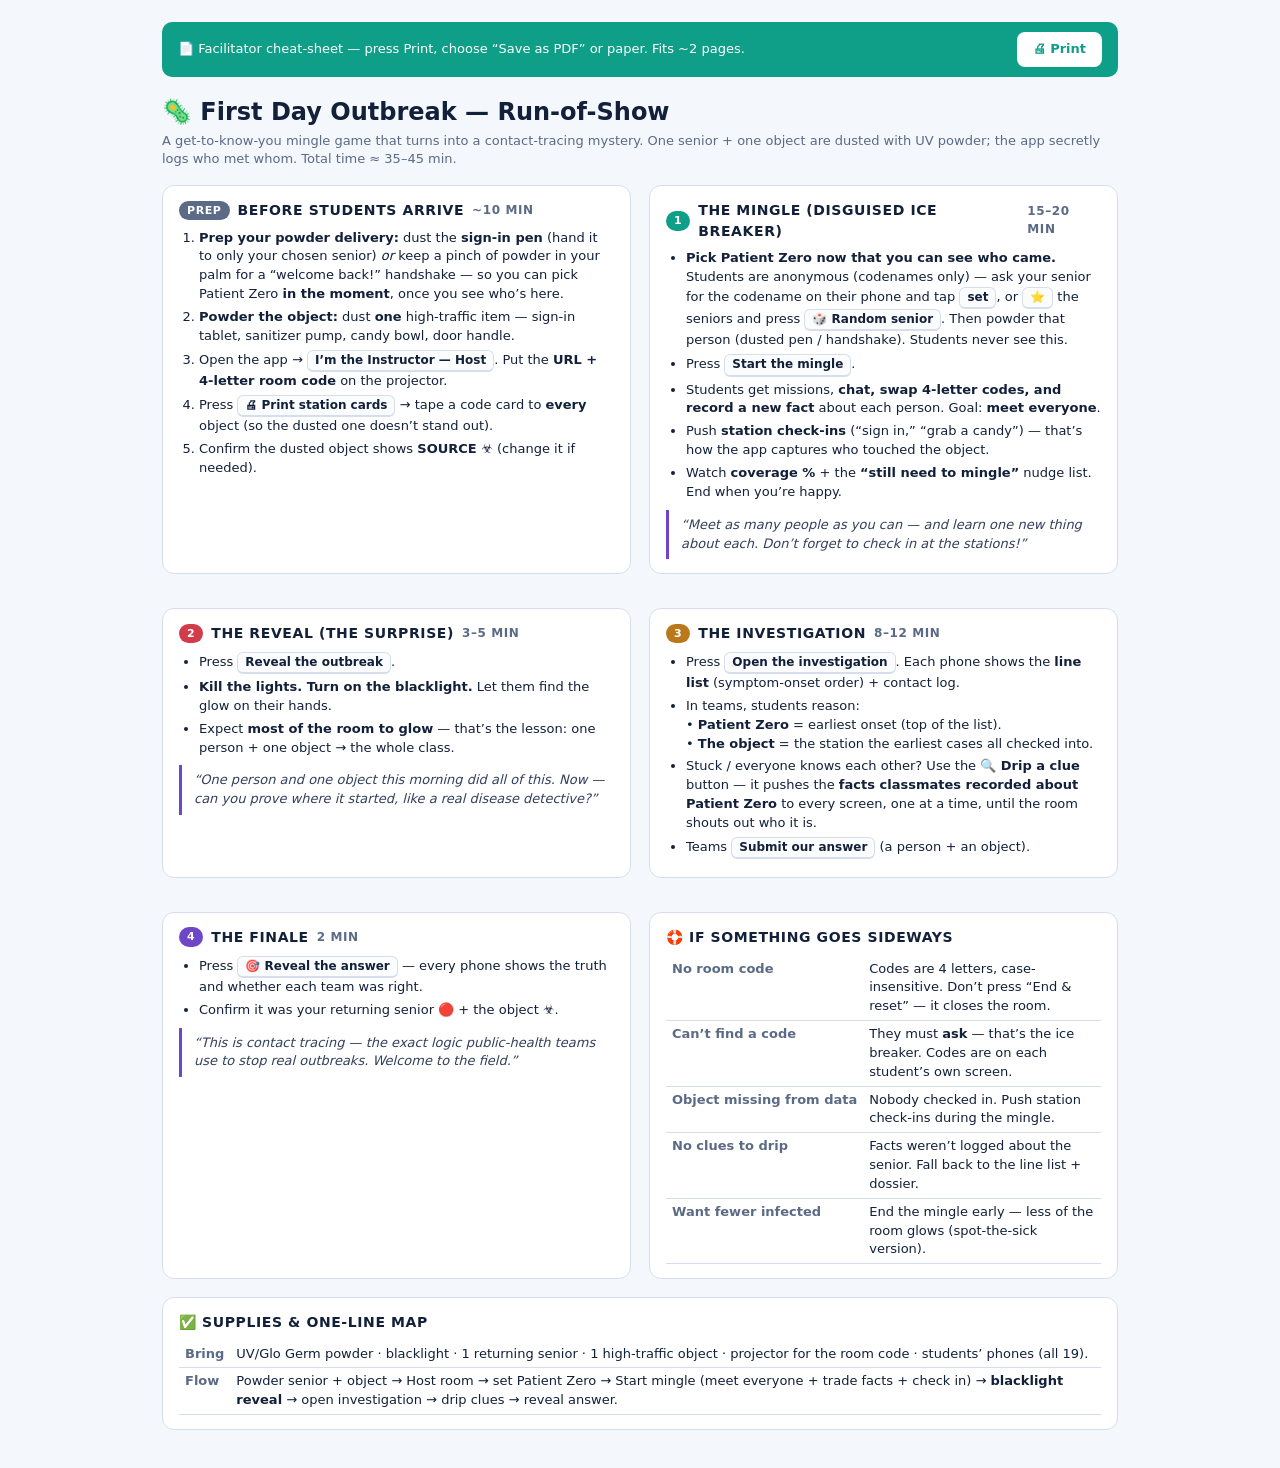
==== cheatsheet.html @ 5c302711 "First Day Outbreak — anonymous ice-breaker + contact-tracing game Co-Authored-By: Claude Opus 4.8 (1" ====
<!doctype html>
<html lang="en">
<head>
<meta charset="utf-8" />
<meta name="viewport" content="width=device-width, initial-scale=1" />
<title>First Day Outbreak — Facilitator Run-of-Show</title>
<style>
  :root { --ink:#12203a; --muted:#5b6b86; --line:#d6deec; --teal:#0f9e88; --red:#d23b4a; --amber:#b9791a; --violet:#6d47c7; --bg:#f4f7fc; }
  * { box-sizing: border-box; }
  body { margin:0; background:var(--bg); color:var(--ink); font-family:"Segoe UI",system-ui,-apple-system,Roboto,Arial,sans-serif; font-size:13px; line-height:1.45; }
  .sheet { max-width:1000px; margin:0 auto; padding:22px; }
  .print-hint { background:var(--teal); color:#fff; padding:10px 16px; border-radius:10px; display:flex; justify-content:space-between; align-items:center; margin-bottom:18px; }
  .print-hint button { font:inherit; font-weight:800; border:0; background:#fff; color:var(--teal); padding:8px 16px; border-radius:8px; cursor:pointer; }
  h1 { font-size:24px; margin:0 0 2px; }
  .tag { color:var(--muted); font-size:13px; margin:0 0 16px; }
  .cols { display:grid; grid-template-columns:1fr 1fr; gap:18px; }
  .box { border:1px solid var(--line); border-radius:12px; padding:14px 16px; background:#fff; break-inside:avoid; margin-bottom:16px; }
  .box h2 { font-size:14px; margin:0 0 8px; display:flex; align-items:center; gap:8px; text-transform:uppercase; letter-spacing:0.6px; }
  .pill { font-size:11px; font-weight:800; padding:2px 8px; border-radius:999px; color:#fff; }
  .p-prep{background:var(--muted)} .p-1{background:var(--teal)} .p-2{background:var(--red)} .p-3{background:var(--amber)} .p-4{background:var(--violet)}
  ol,ul { margin:6px 0 0; padding-left:20px; } li { margin:4px 0; }
  .k { display:inline-block; border:1px solid var(--line); border-bottom-width:2px; border-radius:6px; padding:1px 7px; font-weight:700; background:#fbfcfe; font-size:12px; }
  .time { float:right; color:var(--muted); font-weight:700; font-size:12px; }
  .say { border-left:3px solid var(--violet); padding:6px 0 6px 12px; color:#33415c; font-style:italic; margin-top:8px; }
  table { width:100%; border-collapse:collapse; margin-top:6px; }
  td { padding:4px 6px; border-bottom:1px solid var(--line); vertical-align:top; }
  td:first-child { font-weight:700; white-space:nowrap; color:var(--muted); }
  .full { grid-column:1 / -1; }
  @media print {
    body { background:#fff; font-size:11.5px; }
    .print-hint { display:none; }
    .sheet { padding:0; max-width:100%; }
    .box { break-inside:avoid; }
    @page { margin:12mm; }
  }
</style>
</head>
<body>
<div class="sheet">
  <div class="print-hint">
    <span>📄 Facilitator cheat-sheet — press Print, choose “Save as PDF” or paper. Fits ~2 pages.</span>
    <button onclick="window.print()">🖨 Print</button>
  </div>

  <h1>🦠 First Day Outbreak — Run-of-Show</h1>
  <p class="tag">A get-to-know-you mingle game that turns into a contact-tracing mystery. One senior + one object are dusted with UV powder; the app secretly logs who met whom. Total time ≈ 35–45 min.</p>

  <div class="cols">

    <div class="box">
      <h2><span class="pill p-prep">Prep</span> Before students arrive <span class="time">~10 min</span></h2>
      <ol>
        <li><b>Prep your powder delivery:</b> dust the <b>sign-in pen</b> (hand it to only your chosen senior) <i>or</i> keep a pinch of powder in your palm for a “welcome back!” handshake — so you can pick Patient Zero <b>in the moment</b>, once you see who’s here.</li>
        <li><b>Powder the object:</b> dust <b>one</b> high-traffic item — sign-in tablet, sanitizer pump, candy bowl, door handle.</li>
        <li>Open the app → <span class="k">I’m the Instructor — Host</span>. Put the <b>URL + 4-letter room code</b> on the projector.</li>
        <li>Press <span class="k">🖨 Print station cards</span> → tape a code card to <b>every</b> object (so the dusted one doesn’t stand out).</li>
        <li>Confirm the dusted object shows <b>SOURCE ☣️</b> (change it if needed).</li>
      </ol>
    </div>

    <div class="box">
      <h2><span class="pill p-1">1</span> The mingle (disguised ice breaker) <span class="time">15–20 min</span></h2>
      <ul>
        <li><b>Pick Patient Zero now that you can see who came.</b> Students are anonymous (codenames only) — ask your senior for the codename on their phone and tap <span class="k">set</span>, or <span class="k">⭐</span> the seniors and press <span class="k">🎲 Random senior</span>. Then powder that person (dusted pen / handshake). Students never see this.</li>
        <li>Press <span class="k">Start the mingle</span>.</li>
        <li>Students get missions, <b>chat, swap 4-letter codes, and record a new fact</b> about each person. Goal: <b>meet everyone</b>.</li>
        <li>Push <b>station check-ins</b> (“sign in,” “grab a candy”) — that’s how the app captures who touched the object.</li>
        <li>Watch <b>coverage %</b> + the <b>“still need to mingle”</b> nudge list. End when you’re happy.</li>
      </ul>
      <div class="say">“Meet as many people as you can — and learn one new thing about each. Don’t forget to check in at the stations!”</div>
    </div>

    <div class="box">
      <h2><span class="pill p-2">2</span> The reveal (the surprise) <span class="time">3–5 min</span></h2>
      <ul>
        <li>Press <span class="k">Reveal the outbreak</span>.</li>
        <li><b>Kill the lights. Turn on the blacklight.</b> Let them find the glow on their hands.</li>
        <li>Expect <b>most of the room to glow</b> — that’s the lesson: one person + one object → the whole class.</li>
      </ul>
      <div class="say">“One person and one object this morning did all of this. Now — can you prove where it started, like a real disease detective?”</div>
    </div>

    <div class="box">
      <h2><span class="pill p-3">3</span> The investigation <span class="time">8–12 min</span></h2>
      <ul>
        <li>Press <span class="k">Open the investigation</span>. Each phone shows the <b>line list</b> (symptom-onset order) + contact log.</li>
        <li>In teams, students reason:
          <br>• <b>Patient Zero</b> = earliest onset (top of the list).
          <br>• <b>The object</b> = the station the earliest cases all checked into.</li>
        <li>Stuck / everyone knows each other? Use the <b>🔍 Drip a clue</b> button — it pushes the <b>facts classmates recorded about Patient Zero</b> to every screen, one at a time, until the room shouts out who it is.</li>
        <li>Teams <span class="k">Submit our answer</span> (a person + an object).</li>
      </ul>
    </div>

    <div class="box">
      <h2><span class="pill p-4">4</span> The finale <span class="time">2 min</span></h2>
      <ul>
        <li>Press <span class="k">🎯 Reveal the answer</span> — every phone shows the truth and whether each team was right.</li>
        <li>Confirm it was your returning senior 🔴 + the object ☣️.</li>
      </ul>
      <div class="say">“This is contact tracing — the exact logic public-health teams use to stop real outbreaks. Welcome to the field.”</div>
    </div>

    <div class="box">
      <h2>🛟 If something goes sideways</h2>
      <table>
        <tr><td>No room code</td><td>Codes are 4 letters, case-insensitive. Don’t press “End &amp; reset” — it closes the room.</td></tr>
        <tr><td>Can’t find a code</td><td>They must <b>ask</b> — that’s the ice breaker. Codes are on each student’s own screen.</td></tr>
        <tr><td>Object missing from data</td><td>Nobody checked in. Push station check-ins during the mingle.</td></tr>
        <tr><td>No clues to drip</td><td>Facts weren’t logged about the senior. Fall back to the line list + dossier.</td></tr>
        <tr><td>Want fewer infected</td><td>End the mingle early — less of the room glows (spot-the-sick version).</td></tr>
      </table>
    </div>

  </div>

  <div class="box full" style="margin-top:2px">
    <h2>✅ Supplies &amp; one-line map</h2>
    <table>
      <tr><td>Bring</td><td>UV/Glo Germ powder · blacklight · 1 returning senior · 1 high-traffic object · projector for the room code · students’ phones (all 19).</td></tr>
      <tr><td>Flow</td><td>Powder senior + object → Host room → set Patient Zero → Start mingle (meet everyone + trade facts + check in) → <b>blacklight reveal</b> → open investigation → drip clues → reveal answer.</td></tr>
    </table>
  </div>
</div>
</body>
</html>
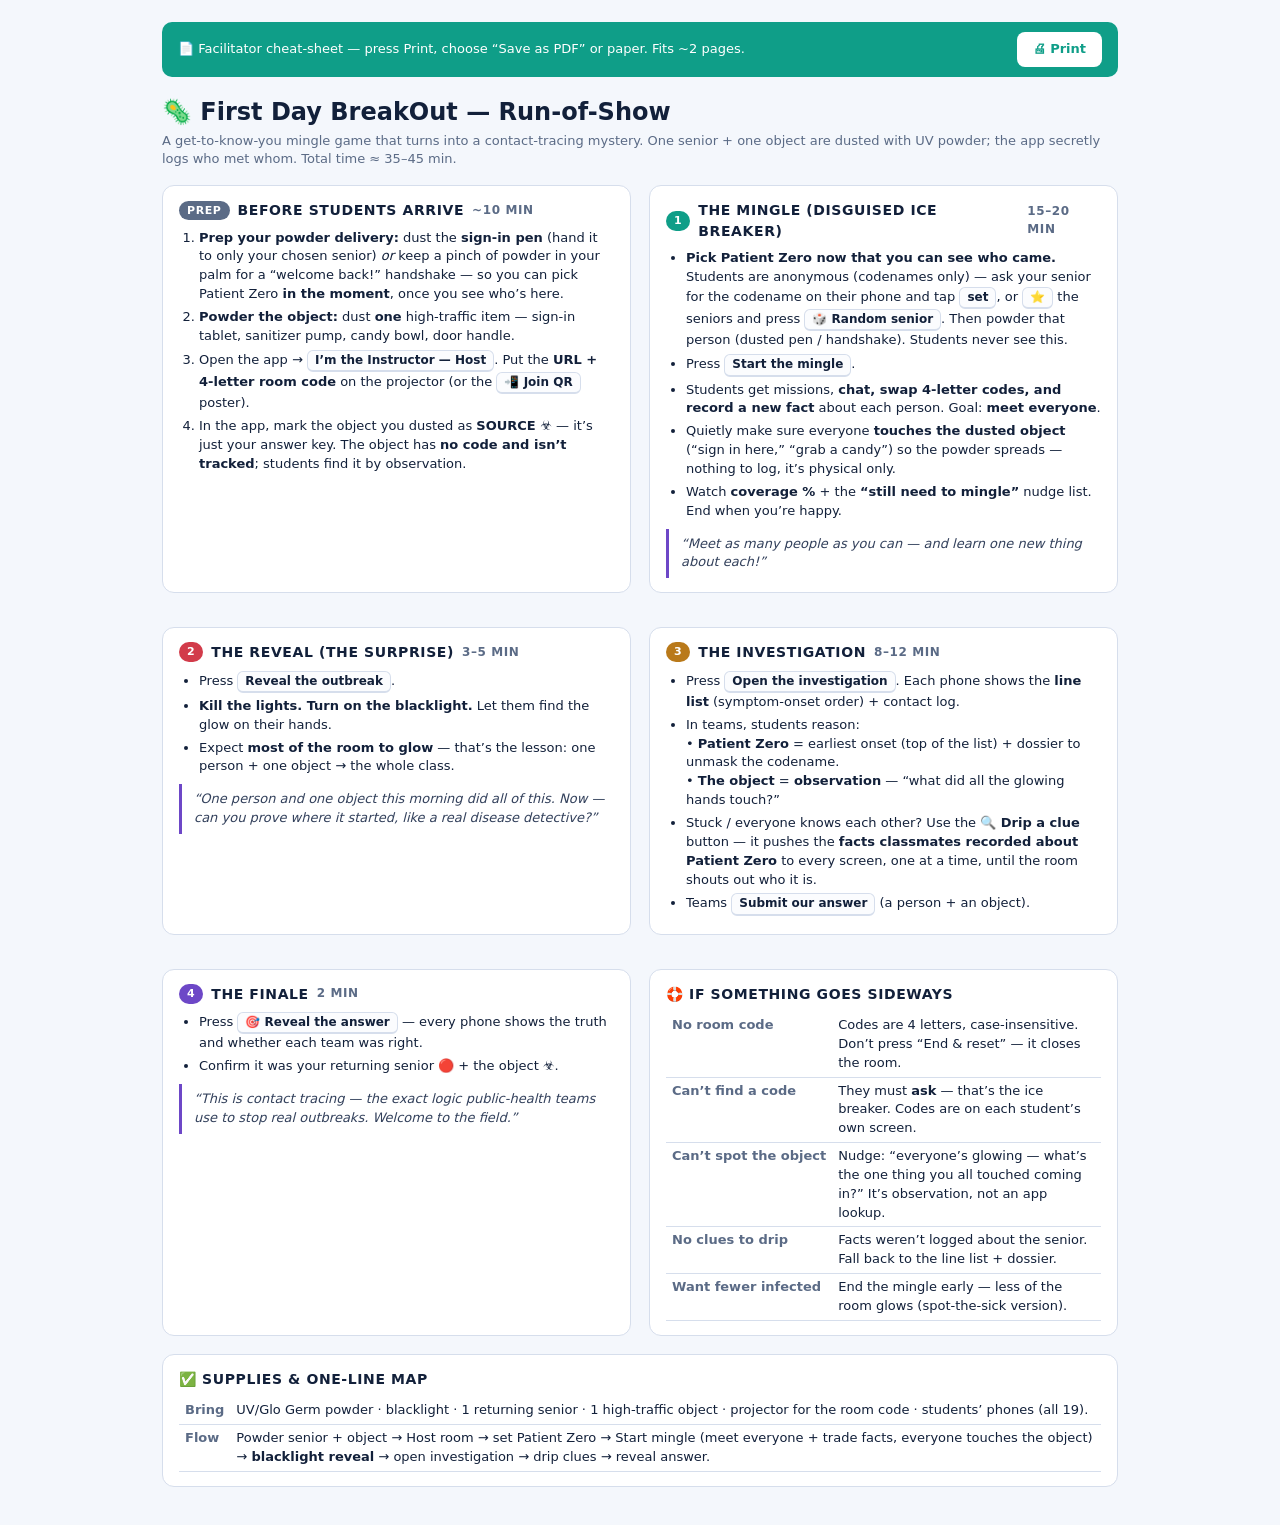
==== commit 36a0a611: "Rename to First Day BreakOut; object is observation-only; add QR poster; fix stale-cache via self-de" ====
--- a/cheatsheet.html
+++ b/cheatsheet.html
@@ -3,7 +3,7 @@
 <head>
 <meta charset="utf-8" />
 <meta name="viewport" content="width=device-width, initial-scale=1" />
-<title>First Day Outbreak — Facilitator Run-of-Show</title>
+<title>First Day BreakOut — Facilitator Run-of-Show</title>
 <style>
   :root { --ink:#12203a; --muted:#5b6b86; --line:#d6deec; --teal:#0f9e88; --red:#d23b4a; --amber:#b9791a; --violet:#6d47c7; --bg:#f4f7fc; }
   * { box-sizing: border-box; }
@@ -42,7 +42,7 @@
     <button onclick="window.print()">🖨 Print</button>
   </div>
 
-  <h1>🦠 First Day Outbreak — Run-of-Show</h1>
+  <h1>🦠 First Day BreakOut — Run-of-Show</h1>
   <p class="tag">A get-to-know-you mingle game that turns into a contact-tracing mystery. One senior + one object are dusted with UV powder; the app secretly logs who met whom. Total time ≈ 35–45 min.</p>
 
   <div class="cols">
@@ -52,9 +52,8 @@
       <ol>
         <li><b>Prep your powder delivery:</b> dust the <b>sign-in pen</b> (hand it to only your chosen senior) <i>or</i> keep a pinch of powder in your palm for a “welcome back!” handshake — so you can pick Patient Zero <b>in the moment</b>, once you see who’s here.</li>
         <li><b>Powder the object:</b> dust <b>one</b> high-traffic item — sign-in tablet, sanitizer pump, candy bowl, door handle.</li>
-        <li>Open the app → <span class="k">I’m the Instructor — Host</span>. Put the <b>URL + 4-letter room code</b> on the projector.</li>
-        <li>Press <span class="k">🖨 Print station cards</span> → tape a code card to <b>every</b> object (so the dusted one doesn’t stand out).</li>
-        <li>Confirm the dusted object shows <b>SOURCE ☣️</b> (change it if needed).</li>
+        <li>Open the app → <span class="k">I’m the Instructor — Host</span>. Put the <b>URL + 4-letter room code</b> on the projector (or the <span class="k">📲 Join QR</span> poster).</li>
+        <li>In the app, mark the object you dusted as <b>SOURCE ☣️</b> — it’s just your answer key. The object has <b>no code and isn’t tracked</b>; students find it by observation.</li>
       </ol>
     </div>
 
@@ -64,10 +63,10 @@
         <li><b>Pick Patient Zero now that you can see who came.</b> Students are anonymous (codenames only) — ask your senior for the codename on their phone and tap <span class="k">set</span>, or <span class="k">⭐</span> the seniors and press <span class="k">🎲 Random senior</span>. Then powder that person (dusted pen / handshake). Students never see this.</li>
         <li>Press <span class="k">Start the mingle</span>.</li>
         <li>Students get missions, <b>chat, swap 4-letter codes, and record a new fact</b> about each person. Goal: <b>meet everyone</b>.</li>
-        <li>Push <b>station check-ins</b> (“sign in,” “grab a candy”) — that’s how the app captures who touched the object.</li>
+        <li>Quietly make sure everyone <b>touches the dusted object</b> (“sign in here,” “grab a candy”) so the powder spreads — nothing to log, it’s physical only.</li>
         <li>Watch <b>coverage %</b> + the <b>“still need to mingle”</b> nudge list. End when you’re happy.</li>
       </ul>
-      <div class="say">“Meet as many people as you can — and learn one new thing about each. Don’t forget to check in at the stations!”</div>
+      <div class="say">“Meet as many people as you can — and learn one new thing about each!”</div>
     </div>
 
     <div class="box">
@@ -85,8 +84,8 @@
       <ul>
         <li>Press <span class="k">Open the investigation</span>. Each phone shows the <b>line list</b> (symptom-onset order) + contact log.</li>
         <li>In teams, students reason:
-          <br>• <b>Patient Zero</b> = earliest onset (top of the list).
-          <br>• <b>The object</b> = the station the earliest cases all checked into.</li>
+          <br>• <b>Patient Zero</b> = earliest onset (top of the list) + dossier to unmask the codename.
+          <br>• <b>The object</b> = <b>observation</b> — “what did all the glowing hands touch?”</li>
         <li>Stuck / everyone knows each other? Use the <b>🔍 Drip a clue</b> button — it pushes the <b>facts classmates recorded about Patient Zero</b> to every screen, one at a time, until the room shouts out who it is.</li>
         <li>Teams <span class="k">Submit our answer</span> (a person + an object).</li>
       </ul>
@@ -106,7 +105,7 @@
       <table>
         <tr><td>No room code</td><td>Codes are 4 letters, case-insensitive. Don’t press “End &amp; reset” — it closes the room.</td></tr>
         <tr><td>Can’t find a code</td><td>They must <b>ask</b> — that’s the ice breaker. Codes are on each student’s own screen.</td></tr>
-        <tr><td>Object missing from data</td><td>Nobody checked in. Push station check-ins during the mingle.</td></tr>
+        <tr><td>Can’t spot the object</td><td>Nudge: “everyone’s glowing — what’s the one thing you all touched coming in?” It’s observation, not an app lookup.</td></tr>
         <tr><td>No clues to drip</td><td>Facts weren’t logged about the senior. Fall back to the line list + dossier.</td></tr>
         <tr><td>Want fewer infected</td><td>End the mingle early — less of the room glows (spot-the-sick version).</td></tr>
       </table>
@@ -118,7 +117,7 @@
     <h2>✅ Supplies &amp; one-line map</h2>
     <table>
       <tr><td>Bring</td><td>UV/Glo Germ powder · blacklight · 1 returning senior · 1 high-traffic object · projector for the room code · students’ phones (all 19).</td></tr>
-      <tr><td>Flow</td><td>Powder senior + object → Host room → set Patient Zero → Start mingle (meet everyone + trade facts + check in) → <b>blacklight reveal</b> → open investigation → drip clues → reveal answer.</td></tr>
+      <tr><td>Flow</td><td>Powder senior + object → Host room → set Patient Zero → Start mingle (meet everyone + trade facts, everyone touches the object) → <b>blacklight reveal</b> → open investigation → drip clues → reveal answer.</td></tr>
     </table>
   </div>
 </div>
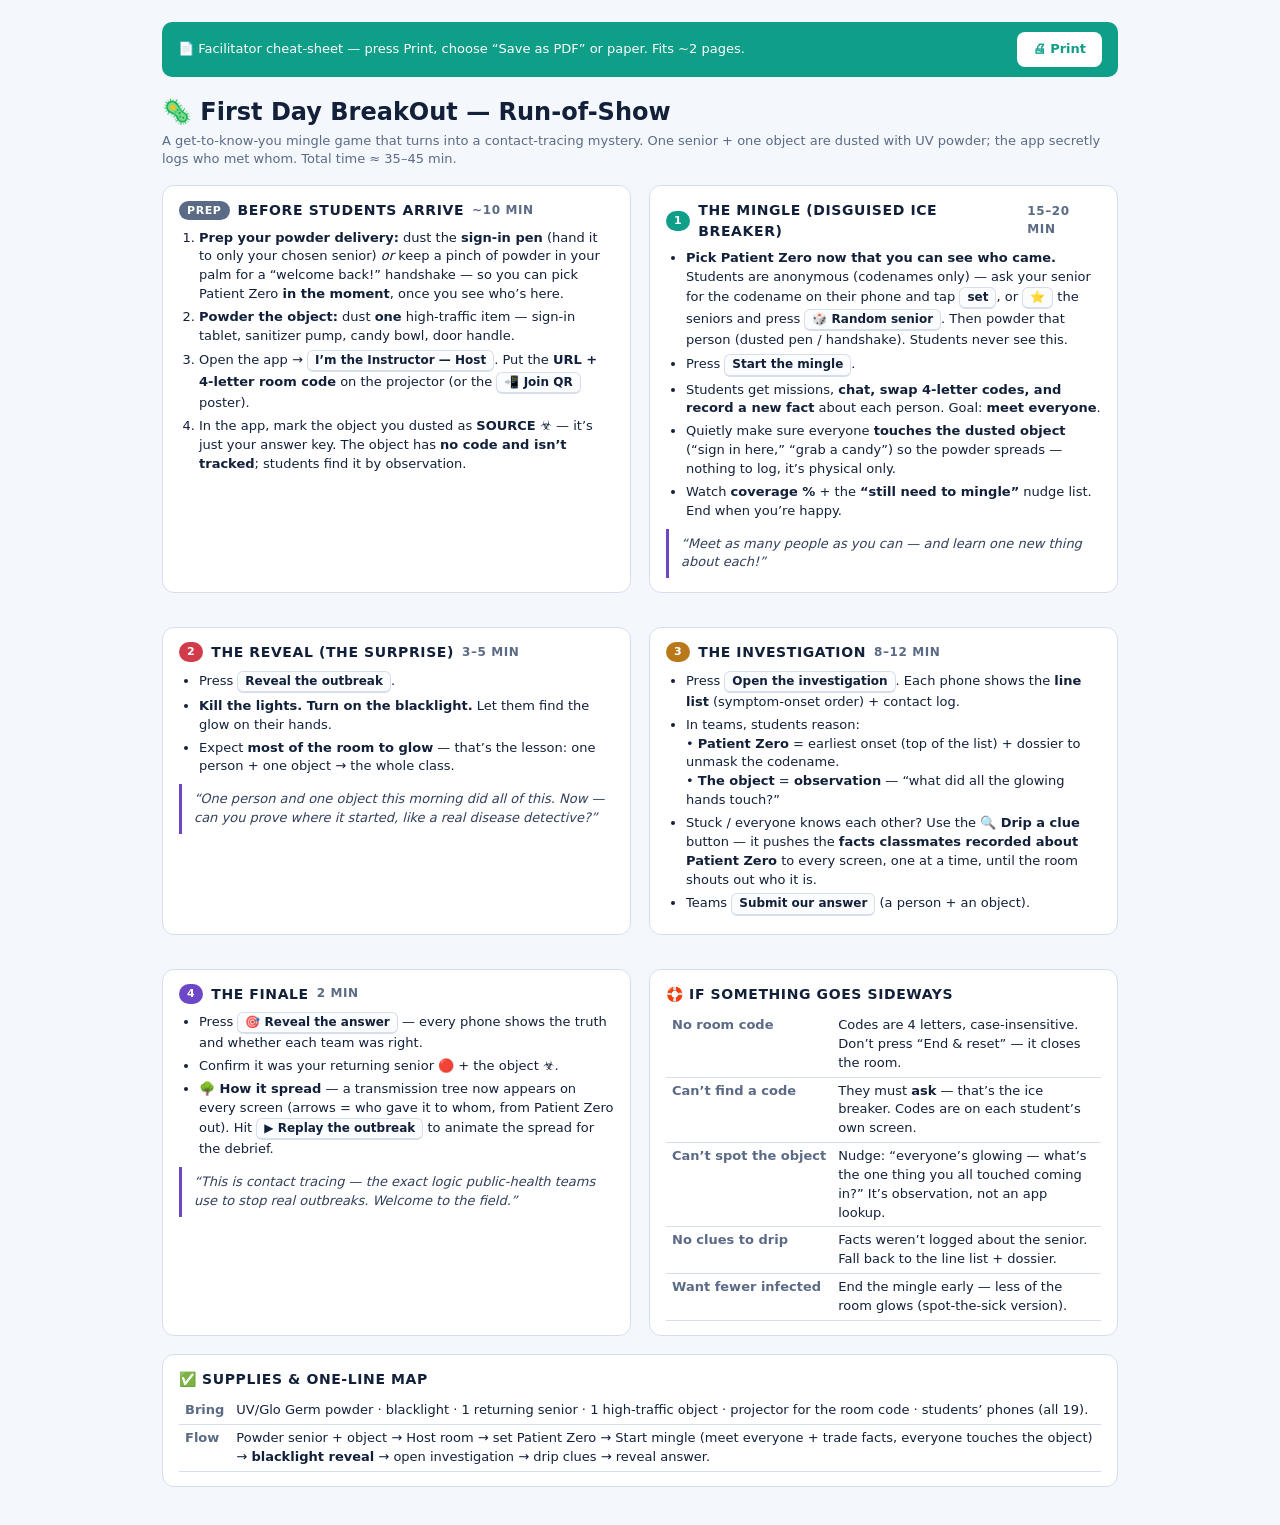
==== commit bea397d6: "Add 'How it spread' transmission-tree graphic at reveal - spreadLayout()/spreadSVG() build a transmi" ====
--- a/cheatsheet.html
+++ b/cheatsheet.html
@@ -96,6 +96,7 @@
       <ul>
         <li>Press <span class="k">🎯 Reveal the answer</span> — every phone shows the truth and whether each team was right.</li>
         <li>Confirm it was your returning senior 🔴 + the object ☣️.</li>
+        <li><b>🌳 How it spread</b> — a transmission tree now appears on every screen (arrows = who gave it to whom, from Patient Zero out). Hit <span class="k">▶ Replay the outbreak</span> to animate the spread for the debrief.</li>
       </ul>
       <div class="say">“This is contact tracing — the exact logic public-health teams use to stop real outbreaks. Welcome to the field.”</div>
     </div>
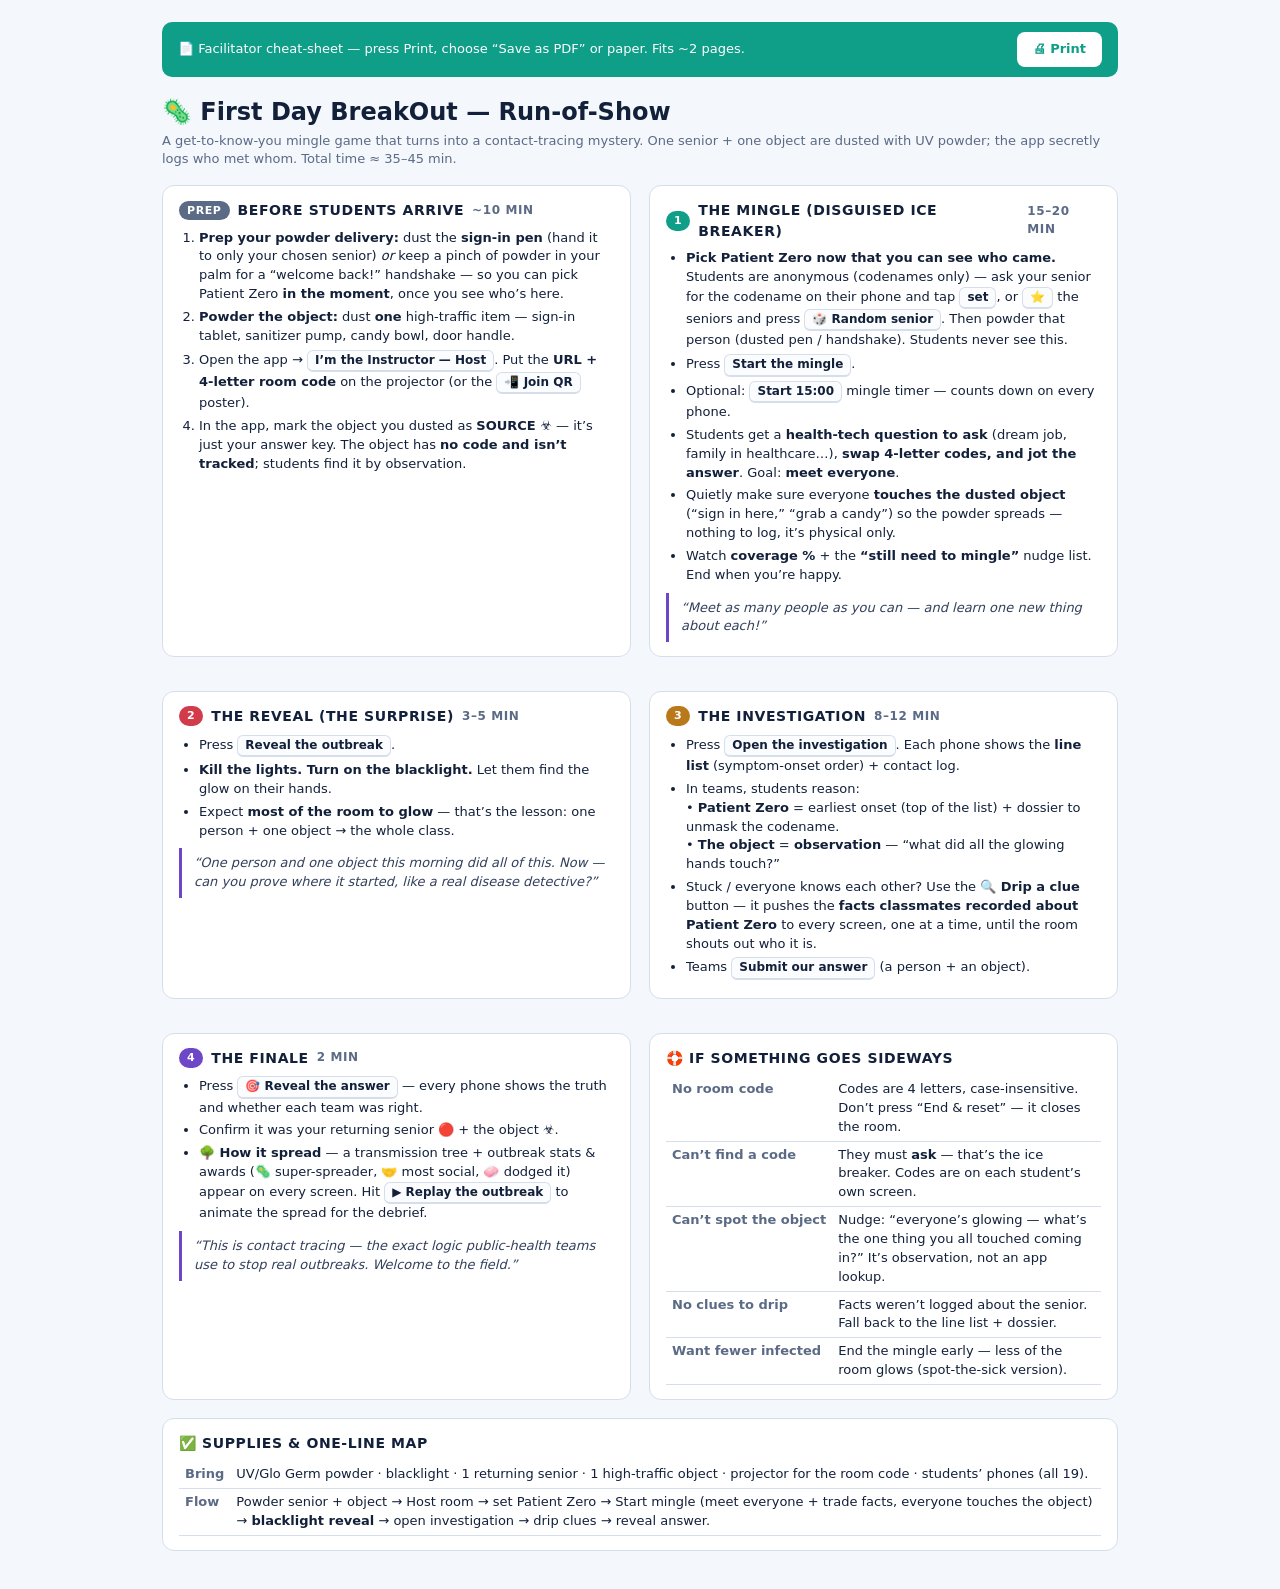
==== commit 0752b7fc: "Add health-tech question prompts, mingle timer, and super-spreader awards/stats - Replace 'find some" ====
--- a/cheatsheet.html
+++ b/cheatsheet.html
@@ -62,7 +62,8 @@
       <ul>
         <li><b>Pick Patient Zero now that you can see who came.</b> Students are anonymous (codenames only) — ask your senior for the codename on their phone and tap <span class="k">set</span>, or <span class="k">⭐</span> the seniors and press <span class="k">🎲 Random senior</span>. Then powder that person (dusted pen / handshake). Students never see this.</li>
         <li>Press <span class="k">Start the mingle</span>.</li>
-        <li>Students get missions, <b>chat, swap 4-letter codes, and record a new fact</b> about each person. Goal: <b>meet everyone</b>.</li>
+        <li>Optional: <span class="k">Start 15:00</span> mingle timer — counts down on every phone.</li>
+        <li>Students get a <b>health-tech question to ask</b> (dream job, family in healthcare…), <b>swap 4-letter codes, and jot the answer</b>. Goal: <b>meet everyone</b>.</li>
         <li>Quietly make sure everyone <b>touches the dusted object</b> (“sign in here,” “grab a candy”) so the powder spreads — nothing to log, it’s physical only.</li>
         <li>Watch <b>coverage %</b> + the <b>“still need to mingle”</b> nudge list. End when you’re happy.</li>
       </ul>
@@ -96,7 +97,7 @@
       <ul>
         <li>Press <span class="k">🎯 Reveal the answer</span> — every phone shows the truth and whether each team was right.</li>
         <li>Confirm it was your returning senior 🔴 + the object ☣️.</li>
-        <li><b>🌳 How it spread</b> — a transmission tree now appears on every screen (arrows = who gave it to whom, from Patient Zero out). Hit <span class="k">▶ Replay the outbreak</span> to animate the spread for the debrief.</li>
+        <li><b>🌳 How it spread</b> — a transmission tree + outbreak stats & awards (🦠 super-spreader, 🤝 most social, 🧼 dodged it) appear on every screen. Hit <span class="k">▶ Replay the outbreak</span> to animate the spread for the debrief.</li>
       </ul>
       <div class="say">“This is contact tracing — the exact logic public-health teams use to stop real outbreaks. Welcome to the field.”</div>
     </div>
